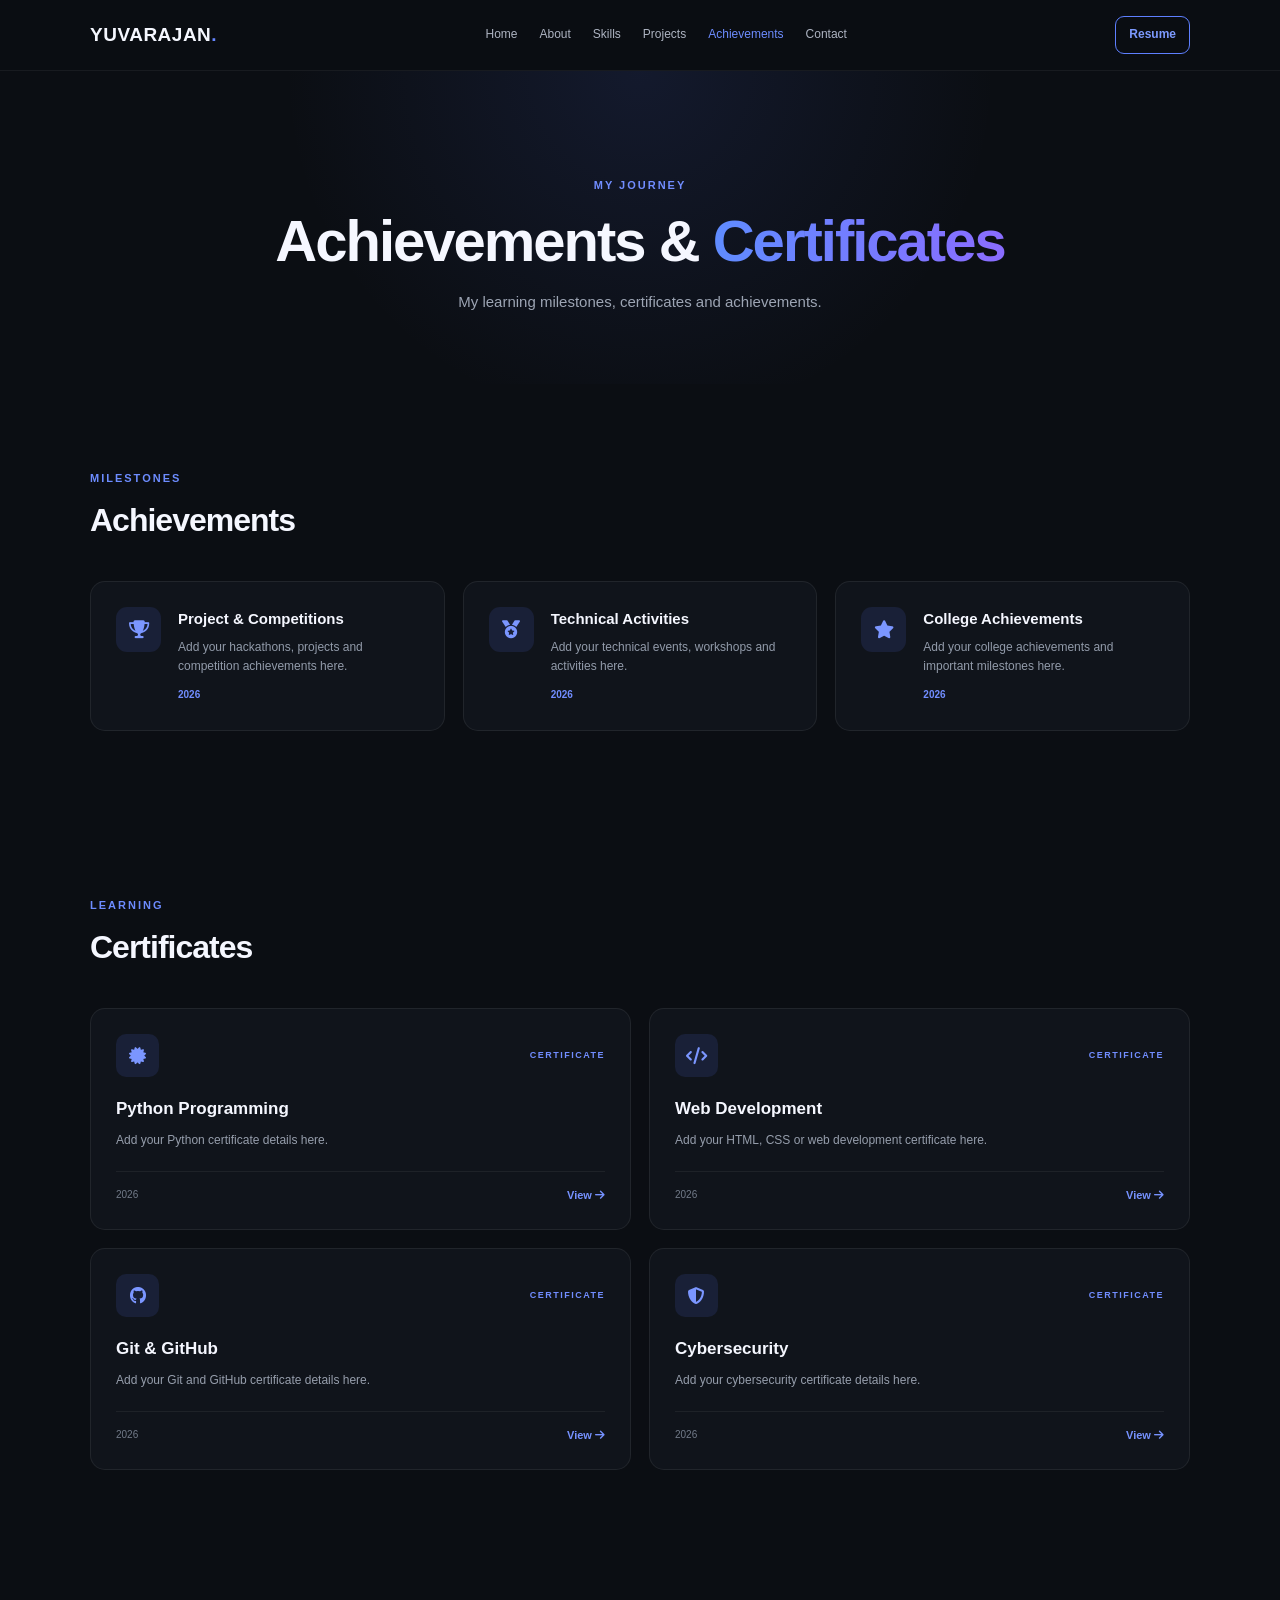
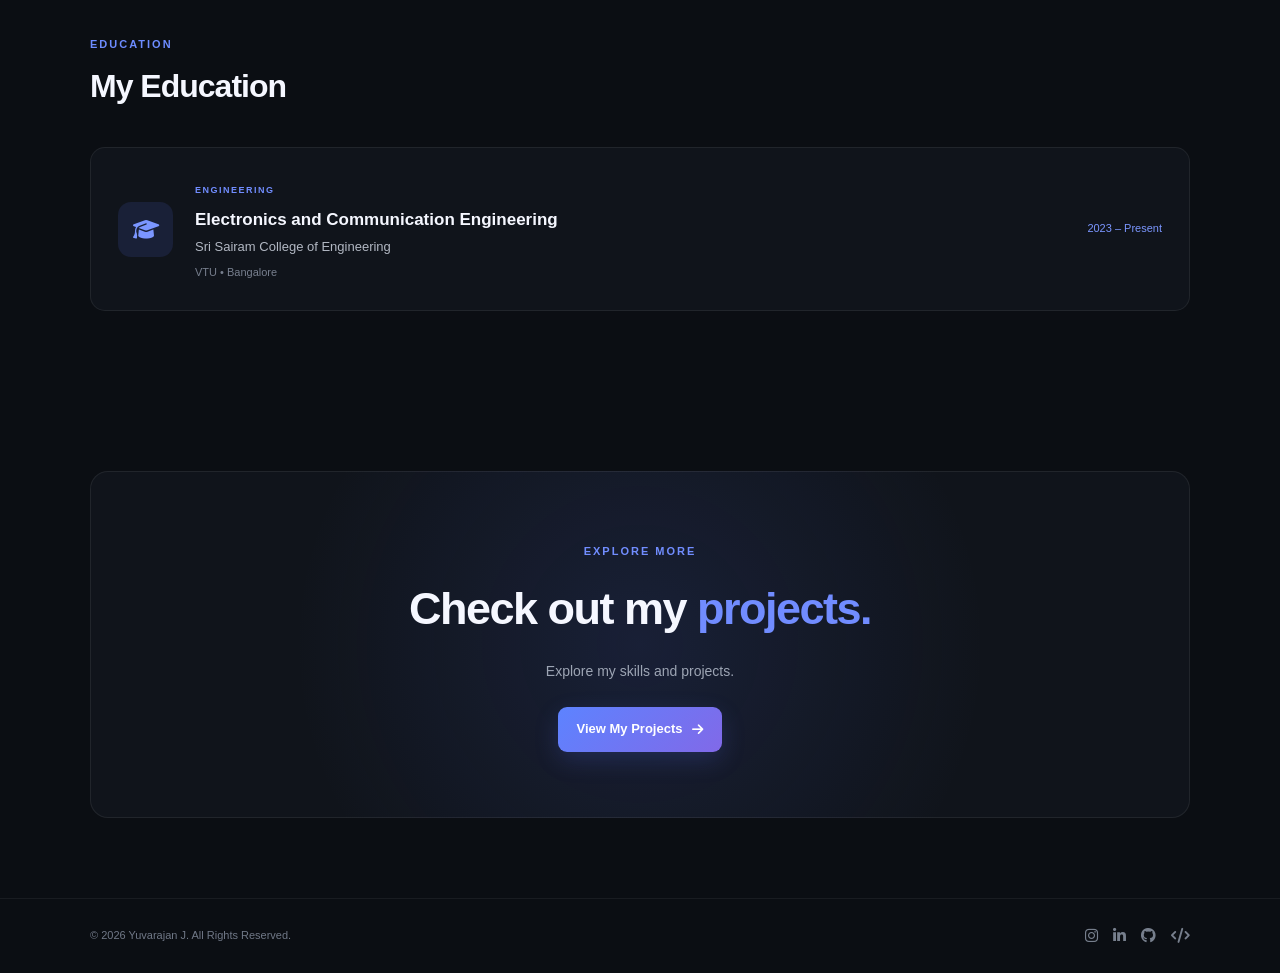
==== achievements.html @ 6feb0407 "ACHIVEMENTS" ====
<!DOCTYPE html>
<html lang="en">

<head>
    <meta charset="UTF-8">
    <meta name="viewport" content="width=device-width, initial-scale=1.0">

    <title>Achievements | Yuvarajan J</title>

    <link rel="stylesheet" href="style.css">

    <link rel="stylesheet"
          href="https://cdnjs.cloudflare.com/ajax/libs/font-awesome/6.5.2/css/all.min.css">
</head>

<body>

    <!-- NAVBAR -->
    <header class="navbar">
        <div class="container nav-container">

            <a href="index.html" class="logo">
                YUVARAJAN<span>.</span>
            </a>

            <nav>
                <a href="index.html">Home</a>
                <a href="index.html#about">About</a>
                <a href="index.html#skills">Skills</a>
                <a href="index.html#projects">Projects</a>
                <a href="achievements.html" class="active">Achievements</a>
                <a href="index.html#contact">Contact</a>
            </nav>

            <a href="resume/Yuvarajan_Resume.pdf"
               class="resume-top"
               target="_blank">
                Resume
            </a>

        </div>
    </header>


    <!-- PAGE HEADER -->
    <section class="page-header">

        <div class="container">

            <span>MY JOURNEY</span>

            <h1>
                Achievements &
                <strong>Certificates</strong>
            </h1>

            <p>
                My learning milestones, certificates and achievements.
            </p>

        </div>

    </section>


    <!-- ACHIEVEMENTS -->
    <section class="section">

        <div class="container">

            <div class="section-heading">
                <span>MILESTONES</span>
                <h2>Achievements</h2>
            </div>

            <div class="achievement-grid">

                <div class="achievement-card">

                    <div class="achievement-icon">
                        <i class="fa-solid fa-trophy"></i>
                    </div>

                    <div>
                        <h3>Project & Competitions</h3>

                        <p>
                            Add your hackathons, projects and
                            competition achievements here.
                        </p>

                        <span class="achievement-date">
                            2026
                        </span>
                    </div>

                </div>


                <div class="achievement-card">

                    <div class="achievement-icon">
                        <i class="fa-solid fa-medal"></i>
                    </div>

                    <div>
                        <h3>Technical Activities</h3>

                        <p>
                            Add your technical events,
                            workshops and activities here.
                        </p>

                        <span class="achievement-date">
                            2026
                        </span>
                    </div>

                </div>


                <div class="achievement-card">

                    <div class="achievement-icon">
                        <i class="fa-solid fa-star"></i>
                    </div>

                    <div>
                        <h3>College Achievements</h3>

                        <p>
                            Add your college achievements
                            and important milestones here.
                        </p>

                        <span class="achievement-date">
                            2026
                        </span>
                    </div>

                </div>

            </div>

        </div>

    </section>


    <!-- CERTIFICATES -->
    <section class="section">

        <div class="container">

            <div class="section-heading">
                <span>LEARNING</span>
                <h2>Certificates</h2>
            </div>

            <div class="certificate-grid">

                <div class="certificate-card">

                    <div class="certificate-top">

                        <div class="certificate-icon">
                            <i class="fa-solid fa-certificate"></i>
                        </div>

                        <span>CERTIFICATE</span>

                    </div>

                    <h3>Python Programming</h3>

                    <p>
                        Add your Python certificate details here.
                    </p>

                    <div class="certificate-bottom">
                        <span>2026</span>

                        <a href="#">
                            View
                            <i class="fa-solid fa-arrow-right"></i>
                        </a>
                    </div>

                </div>


                <div class="certificate-card">

                    <div class="certificate-top">

                        <div class="certificate-icon">
                            <i class="fa-solid fa-code"></i>
                        </div>

                        <span>CERTIFICATE</span>

                    </div>

                    <h3>Web Development</h3>

                    <p>
                        Add your HTML, CSS or web development
                        certificate here.
                    </p>

                    <div class="certificate-bottom">
                        <span>2026</span>

                        <a href="#">
                            View
                            <i class="fa-solid fa-arrow-right"></i>
                        </a>
                    </div>

                </div>


                <div class="certificate-card">

                    <div class="certificate-top">

                        <div class="certificate-icon">
                            <i class="fa-brands fa-github"></i>
                        </div>

                        <span>CERTIFICATE</span>

                    </div>

                    <h3>Git & GitHub</h3>

                    <p>
                        Add your Git and GitHub certificate
                        details here.
                    </p>

                    <div class="certificate-bottom">
                        <span>2026</span>

                        <a href="#">
                            View
                            <i class="fa-solid fa-arrow-right"></i>
                        </a>
                    </div>

                </div>


                <div class="certificate-card">

                    <div class="certificate-top">

                        <div class="certificate-icon">
                            <i class="fa-solid fa-shield-halved"></i>
                        </div>

                        <span>CERTIFICATE</span>

                    </div>

                    <h3>Cybersecurity</h3>

                    <p>
                        Add your cybersecurity certificate
                        details here.
                    </p>

                    <div class="certificate-bottom">
                        <span>2026</span>

                        <a href="#">
                            View
                            <i class="fa-solid fa-arrow-right"></i>
                        </a>
                    </div>

                </div>

            </div>

        </div>

    </section>


    <!-- EDUCATION -->
    <section class="section">

        <div class="container">

            <div class="section-heading">
                <span>EDUCATION</span>
                <h2>My Education</h2>
            </div>

            <div class="education-card">

                <div class="education-icon">
                    <i class="fa-solid fa-graduation-cap"></i>
                </div>

                <div class="education-content">

                    <span>ENGINEERING</span>

                    <h3>
                        Electronics and Communication Engineering
                    </h3>

                    <p>
                        Sri Sairam College of Engineering
                    </p>

                    <small>
                        VTU • Bangalore
                    </small>

                </div>

                <div class="education-year">
                    2023 – Present
                </div>

            </div>

        </div>

    </section>


    <!-- BACK BUTTON -->
    <section class="section">

        <div class="container">

            <div class="contact-card">

                <span>EXPLORE MORE</span>

                <h2>
                    Check out my
                    <span>projects.</span>
                </h2>

                <p>
                    Explore my skills and projects.
                </p>

                <a href="index.html#projects"
                   class="btn primary-btn">

                    View My Projects
                    <i class="fa-solid fa-arrow-right"></i>

                </a>

            </div>

        </div>

    </section>


    <!-- FOOTER -->
    <footer>

        <div class="container footer-container">

            <p>
                © 2026 Yuvarajan J. All Rights Reserved.
            </p>

            <div class="footer-socials">

                <a href="#">
                    <i class="fa-brands fa-instagram"></i>
                </a>

                <a href="#">
                    <i class="fa-brands fa-linkedin-in"></i>
                </a>

                <a href="#">
                    <i class="fa-brands fa-github"></i>
                </a>

                <a href="#">
                    <i class="fa-solid fa-code"></i>
                </a>

            </div>

        </div>

    </footer>

</body>
</html>
---- style.css ----
/* =====================================================
   RESET
===================================================== */

* {
    margin: 0;
    padding: 0;
    box-sizing: border-box;
}

html {
    scroll-behavior: smooth;
}

body {
    font-family: "Inter", sans-serif;
    background: #0b0e13;
    color: #f5f7ff;
    line-height: 1.6;
}

a {
    text-decoration: none;
    color: inherit;
}

img {
    max-width: 100%;
    display: block;
}

.container {
    width: min(1100px, 90%);
    margin: auto;
}


/* =====================================================
   NAVBAR
===================================================== */

.navbar {
    position: sticky;
    top: 0;
    z-index: 1000;

    background: rgba(11, 14, 19, 0.88);
    backdrop-filter: blur(14px);

    border-bottom: 1px solid rgba(255, 255, 255, 0.06);
}

.nav-container {
    min-height: 70px;

    display: flex;
    align-items: center;
    justify-content: space-between;
    gap: 20px;
}

.logo {
    font-size: 19px;
    font-weight: 800;
    letter-spacing: 0.5px;
    white-space: nowrap;
}

.logo span {
    color: #6585ff;
}

nav {
    display: flex;
    align-items: center;
    justify-content: center;
    gap: 22px;
}

nav a {
    color: #aeb4c2;
    font-size: 12px;
    font-weight: 500;

    transition: 0.3s ease;
}

nav a:hover,
nav a.active {
    color: #6d8cff;
}

.resume-top {
    border: 1px solid #5e7fff;
    color: #7d9aff;

    padding: 8px 13px;
    border-radius: 9px;

    font-size: 12px;
    font-weight: 600;

    white-space: nowrap;

    transition: 0.3s ease;
}

.resume-top:hover {
    background: #5e7fff;
    color: white;
}


/* =====================================================
   HERO
===================================================== */

.hero {
    min-height: calc(100vh - 70px);

    display: flex;
    align-items: center;

    padding: 75px 0;
}

.hero-container {
    display: flex;
    align-items: center;
    justify-content: space-between;

    gap: 70px;
}

.hero-content {
    max-width: 600px;
}


/* Badge */

.badge {
    display: inline-flex;
    align-items: center;
    gap: 9px;

    padding: 7px 13px;

    border: 1px solid rgba(105, 137, 255, 0.25);

    background: rgba(79, 110, 220, 0.08);

    border-radius: 50px;

    color: #8ba5ff;

    font-size: 11px;
    font-weight: 700;

    letter-spacing: 1px;
}

.badge span {
    width: 7px;
    height: 7px;

    background: #6b8cff;

    border-radius: 50%;

    box-shadow: 0 0 10px #6b8cff;
}


/* Hero heading */

.hero h1 {
    margin-top: 20px;

    font-size: clamp(42px, 5vw, 65px);

    line-height: 1.08;

    font-weight: 800;

    letter-spacing: -2px;
}

.hero h1 span {
    background: linear-gradient(
        90deg,
        #5f8cff,
        #8a6cff
    );

    -webkit-background-clip: text;
    background-clip: text;

    color: transparent;
}

.hero h1 b {
    font-size: 38px;
}


/* Description */

.hero-description {
    max-width: 570px;

    margin-top: 22px;

    color: #aeb5c3;

    font-size: 16px;

    line-height: 1.8;
}


/* =====================================================
   SOCIAL ICONS
===================================================== */

.social-icons {
    display: flex;
    gap: 14px;

    margin-top: 25px;
}

.social-icons a {
    width: 42px;
    height: 42px;

    display: flex;
    align-items: center;
    justify-content: center;

    border-radius: 10px;

    background: #151a23;

    border: 1px solid rgba(255, 255, 255, 0.08);

    color: #d8dce6;

    font-size: 20px;

    transition: 0.3s ease;
}

.social-icons a:hover {
    transform: translateY(-4px);

    border-color: #6585ff;

    color: #7f9aff;

    box-shadow:
        0 8px 25px rgba(78, 108, 255, 0.18);
}


/* =====================================================
   BUTTONS
===================================================== */

.hero-buttons {
    display: flex;
    flex-wrap: wrap;

    gap: 14px;

    margin-top: 28px;
}

.btn {
    display: inline-flex;
    align-items: center;
    justify-content: center;

    gap: 10px;

    padding: 12px 19px;

    border-radius: 9px;

    font-size: 13px;
    font-weight: 600;

    transition: 0.3s ease;
}

.primary-btn {
    background: linear-gradient(
        135deg,
        #5d83ff,
        #8169e8
    );

    color: white;

    box-shadow:
        0 8px 25px rgba(90, 115, 255, 0.18);
}

.primary-btn:hover {
    transform: translateY(-3px);

    box-shadow:
        0 12px 30px rgba(90, 115, 255, 0.28);
}

.secondary-btn {
    border: 1px solid #555e6d;

    color: #e4e7ee;
}

.secondary-btn:hover {
    border-color: #738fff;

    color: #829cff;

    transform: translateY(-3px);
}


/* =====================================================
   PROFILE
===================================================== */

.profile-area {
    position: relative;

    width: 330px;
    height: 330px;

    display: flex;
    align-items: center;
    justify-content: center;

    flex-shrink: 0;
}

.profile-glow {
    position: absolute;

    width: 300px;
    height: 300px;

    background: #526dff;

    filter: blur(110px);

    opacity: 0.18;

    border-radius: 50%;
}

.profile-circle {
    position: relative;

    width: 270px;
    height: 270px;

    padding: 4px;

    border-radius: 50%;

    background: linear-gradient(
        135deg,
        #557aff,
        #8369ef
    );

    box-shadow:
        0 0 50px rgba(82, 112, 255, 0.2);
}

.profile-circle img {
    width: 100%;
    height: 100%;

    object-fit: cover;

    border-radius: 50%;

    border: 5px solid #11151c;
}


/* =====================================================
   GENERAL SECTIONS
===================================================== */

.section {
    padding: 80px 0;
}

.section-card {
    padding: 45px;

    border: 1px solid rgba(255, 255, 255, 0.07);

    background: #10141b;

    border-radius: 18px;

    text-align: center;
}

.section-title h2 {
    font-size: 15px;

    letter-spacing: 2px;
}

.section-title span {
    display: block;

    width: 35px;
    height: 3px;

    margin: 10px auto 22px;

    border-radius: 20px;

    background: linear-gradient(
        90deg,
        #5e85ff,
        #876bf0
    );
}

.section-card p {
    max-width: 750px;

    margin: auto;

    color: #aeb5c3;

    font-size: 15px;
}


/* Section heading */

.section-heading {
    margin-bottom: 35px;
}

.section-heading span {
    color: #6d8cff;

    font-size: 11px;
    font-weight: 700;

    letter-spacing: 2px;
}

.section-heading h2 {
    margin-top: 5px;

    font-size: 32px;

    letter-spacing: -1px;
}


/* =====================================================
   SKILLS
===================================================== */

.skills-grid {
    display: grid;

    grid-template-columns: repeat(6, 1fr);

    gap: 14px;
}

.skill-card {
    padding: 22px 12px;

    text-align: center;

    background: #10141b;

    border: 1px solid rgba(255, 255, 255, 0.07);

    border-radius: 13px;

    transition: 0.3s ease;
}

.skill-card:hover {
    transform: translateY(-5px);

    border-color: rgba(102, 132, 255, 0.5);

    background: #131923;
}

.skill-card i {
    font-size: 27px;

    color: #7390ff;

    margin-bottom: 10px;
}

.skill-card h3 {
    font-size: 14px;
}

.skill-card p {
    margin-top: 3px;

    font-size: 11px;

    color: #7f8795;
}


/* =====================================================
   PROJECTS
===================================================== */

.projects-grid {
    display: grid;

    grid-template-columns: repeat(3, 1fr);

    gap: 18px;
}

.project-card {
    padding: 25px;

    background: #10141b;

    border: 1px solid rgba(255, 255, 255, 0.07);

    border-radius: 15px;

    transition: 0.3s ease;
}

.project-card:hover {
    transform: translateY(-6px);

    border-color: rgba(104, 133, 255, 0.4);
}

.project-icon {
    width: 43px;
    height: 43px;

    display: flex;
    align-items: center;
    justify-content: center;

    border-radius: 10px;

    background: rgba(91, 119, 255, 0.12);

    color: #7b96ff;

    font-size: 18px;

    margin-bottom: 18px;
}

.project-card h3 {
    font-size: 18px;
}

.project-card p {
    margin-top: 10px;

    color: #9da5b4;

    font-size: 13px;

    line-height: 1.7;
}

.project-tags {
    display: flex;

    flex-wrap: wrap;

    gap: 7px;

    margin-top: 17px;
}

.project-tags span {
    padding: 5px 9px;

    border-radius: 6px;

    background: #181d26;

    color: #9ca9c0;

    font-size: 10px;
}

.project-link {
    display: inline-flex;

    align-items: center;

    gap: 7px;

    margin-top: 20px;

    color: #7692ff;

    font-size: 12px;

    font-weight: 600;
}

.project-link:hover {
    color: #a0b2ff;
}


/* =====================================================
   CONTACT
===================================================== */

.contact-section {
    padding-top: 60px;
}

.contact-card {
    padding: 65px 30px;

    text-align: center;

    background:
        radial-gradient(
            circle at center,
            rgba(77, 103, 220, 0.14),
            transparent 60%
        ),
        #10141b;

    border: 1px solid rgba(255, 255, 255, 0.07);

    border-radius: 18px;
}

.contact-card > span {
    color: #718dff;

    font-size: 11px;

    font-weight: 700;

    letter-spacing: 2px;
}

.contact-card h2 {
    margin-top: 10px;

    font-size: clamp(30px, 4vw, 45px);

    letter-spacing: -1.5px;
}

.contact-card h2 span {
    color: #718cff;
}

.contact-card p {
    max-width: 550px;

    margin: 15px auto 25px;

    color: #9da5b4;

    font-size: 14px;
}


/* =====================================================
   ACHIEVEMENTS PAGE HEADER
===================================================== */

.page-header {
    padding: 100px 0 70px;

    text-align: center;

    background:
        radial-gradient(
            circle at center top,
            rgba(76, 103, 220, 0.13),
            transparent 50%
        );
}

.page-header span {
    color: #718dff;

    font-size: 11px;

    font-weight: 700;

    letter-spacing: 2px;
}

.page-header h1 {
    margin-top: 12px;

    font-size: clamp(38px, 5vw, 58px);

    line-height: 1.1;

    letter-spacing: -2px;
}

.page-header h1 strong {
    background: linear-gradient(
        90deg,
        #5f8cff,
        #8a6cff
    );

    -webkit-background-clip: text;
    background-clip: text;

    color: transparent;
}

.page-header p {
    max-width: 600px;

    margin: 18px auto 0;

    color: #9da5b4;

    font-size: 15px;
}


/* =====================================================
   ACHIEVEMENTS
===================================================== */

.achievement-grid {
    display: grid;

    grid-template-columns: repeat(3, 1fr);

    gap: 18px;
}

.achievement-card {
    display: flex;

    gap: 17px;

    padding: 25px;

    background: #10141b;

    border: 1px solid rgba(255, 255, 255, 0.07);

    border-radius: 15px;

    transition: 0.3s ease;
}

.achievement-card:hover {
    transform: translateY(-5px);

    border-color: rgba(104, 133, 255, 0.4);
}

.achievement-icon {
    width: 45px;
    height: 45px;

    display: flex;

    align-items: center;
    justify-content: center;

    flex-shrink: 0;

    border-radius: 11px;

    background: rgba(91, 119, 255, 0.12);

    color: #7b96ff;

    font-size: 18px;
}

.achievement-card h3 {
    font-size: 15px;
}

.achievement-card p {
    margin-top: 7px;

    color: #929baa;

    font-size: 12px;

    line-height: 1.6;
}

.achievement-date {
    display: inline-block;

    margin-top: 10px;

    color: #718dff;

    font-size: 10px;

    font-weight: 700;
}


/* =====================================================
   CERTIFICATES
===================================================== */

.certificates-section {
    background: rgba(255, 255, 255, 0.008);
}

.certificate-grid {
    display: grid;

    grid-template-columns: repeat(2, 1fr);

    gap: 18px;
}

.certificate-card {
    padding: 25px;

    background: #10141b;

    border: 1px solid rgba(255, 255, 255, 0.07);

    border-radius: 15px;

    transition: 0.3s ease;
}

.certificate-card:hover {
    transform: translateY(-5px);

    border-color: rgba(104, 133, 255, 0.4);
}

.certificate-top {
    display: flex;

    align-items: center;

    justify-content: space-between;
}

.certificate-top > span {
    color: #718dff;

    font-size: 9px;

    font-weight: 700;

    letter-spacing: 1.5px;
}

.certificate-icon {
    width: 43px;
    height: 43px;

    display: flex;

    align-items: center;
    justify-content: center;

    border-radius: 10px;

    background: rgba(91, 119, 255, 0.12);

    color: #7b96ff;

    font-size: 17px;
}

.certificate-card h3 {
    margin-top: 18px;

    font-size: 17px;
}

.certificate-card p {
    margin-top: 8px;

    color: #969eac;

    font-size: 12px;

    line-height: 1.7;
}

.certificate-bottom {
    display: flex;

    align-items: center;

    justify-content: space-between;

    margin-top: 20px;

    padding-top: 15px;

    border-top: 1px solid rgba(255, 255, 255, 0.06);
}

.certificate-bottom span {
    color: #727b89;

    font-size: 10px;
}

.certificate-bottom a {
    color: #7692ff;

    font-size: 11px;

    font-weight: 600;
}

.certificate-bottom a:hover {
    color: #a0b2ff;
}


/* =====================================================
   EDUCATION
===================================================== */

.education-card {
    display: flex;

    align-items: center;

    gap: 22px;

    padding: 27px;

    background: #10141b;

    border: 1px solid rgba(255, 255, 255, 0.07);

    border-radius: 15px;
}

.education-icon {
    width: 55px;
    height: 55px;

    display: flex;

    align-items: center;
    justify-content: center;

    flex-shrink: 0;

    border-radius: 13px;

    background: rgba(91, 119, 255, 0.12);

    color: #7b96ff;

    font-size: 21px;
}

.education-content {
    flex: 1;
}

.education-content > span {
    color: #718dff;

    font-size: 9px;

    font-weight: 700;

    letter-spacing: 1.5px;
}

.education-content h3 {
    margin-top: 5px;

    font-size: 17px;
}

.education-content p {
    margin-top: 4px;

    color: #b2b8c3;

    font-size: 13px;
}

.education-content small {
    color: #777f8e;

    font-size: 11px;
}

.education-year {
    color: #7b96ff;

    font-size: 11px;

    white-space: nowrap;
}


/* =====================================================
   FOOTER
===================================================== */

footer {
    padding: 25px 0;

    border-top: 1px solid rgba(255, 255, 255, 0.06);
}

.footer-container {
    display: flex;

    align-items: center;

    justify-content: space-between;
}

footer p {
    color: #707887;

    font-size: 11px;
}

.footer-socials {
    display: flex;

    gap: 15px;
}

.footer-socials a {
    color: #777f8d;

    font-size: 15px;

    transition: 0.3s ease;
}

.footer-socials a:hover {
    color: #7894ff;
}


/* =====================================================
   TABLET
===================================================== */

@media (max-width: 1050px) {

    nav {
        gap: 14px;
    }

    nav a {
        font-size: 11px;
    }

    .hero-container {
        gap: 30px;
    }

    .profile-area {
        width: 280px;
        height: 280px;
    }

    .profile-circle {
        width: 230px;
        height: 230px;
    }

    .skills-grid {
        grid-template-columns: repeat(3, 1fr);
    }

    .projects-grid {
        grid-template-columns: 1fr 1fr;
    }

    .achievement-grid {
        grid-template-columns: 1fr 1fr;
    }
}


/* =====================================================
   MOBILE
===================================================== */

@media (max-width: 760px) {

    .nav-container {
        min-height: 65px;
    }

    nav {
        display: none;
    }

    .resume-top {
        margin-left: auto;
    }

    .hero {
        padding: 65px 0;
    }

    .hero-container {
        flex-direction: column-reverse;

        text-align: center;
    }

    .hero-content {
        max-width: 100%;
    }

    .hero h1 {
        font-size: 42px;

        letter-spacing: -1.5px;
    }

    .hero h1 b {
        font-size: 28px;
    }

    .hero-description {
        font-size: 14px;
    }

    .social-icons {
        justify-content: center;
    }

    .hero-buttons {
        justify-content: center;
    }

    .profile-area {
        width: 250px;
        height: 250px;
    }

    .profile-circle {
        width: 210px;
        height: 210px;
    }

    .section {
        padding: 60px 0;
    }

    .section-card {
        padding: 30px 20px;
    }

    .skills-grid {
        grid-template-columns: repeat(2, 1fr);
    }

    .projects-grid {
        grid-template-columns: 1fr;
    }

    .achievement-grid {
        grid-template-columns: 1fr;
    }

    .certificate-grid {
        grid-template-columns: 1fr;
    }

    .education-card {
        align-items: flex-start;

        flex-wrap: wrap;
    }

    .education-year {
        width: 100%;

        margin-left: 77px;
    }

    .page-header {
        padding: 75px 0 50px;
    }

    .page-header h1 {
        font-size: 40px;
    }

    .footer-container {
        flex-direction: column;

        gap: 12px;
    }
}


/* =====================================================
   SMALL PHONES
===================================================== */

@media (max-width: 400px) {

    .logo {
        font-size: 16px;
    }

    .resume-top {
        padding: 7px 10px;

        font-size: 11px;
    }

    .hero h1 {
        font-size: 36px;
    }

    .profile-area {
        width: 220px;
        height: 220px;
    }

    .profile-circle {
        width: 185px;
        height: 185px;
    }

    .hero-buttons {
        flex-direction: column;
    }

    .btn {
        width: 100%;
    }

    .skills-grid {
        gap: 10px;
    }

    .skill-card {
        padding: 18px 8px;
    }

    .achievement-card {
        padding: 20px;
    }
}
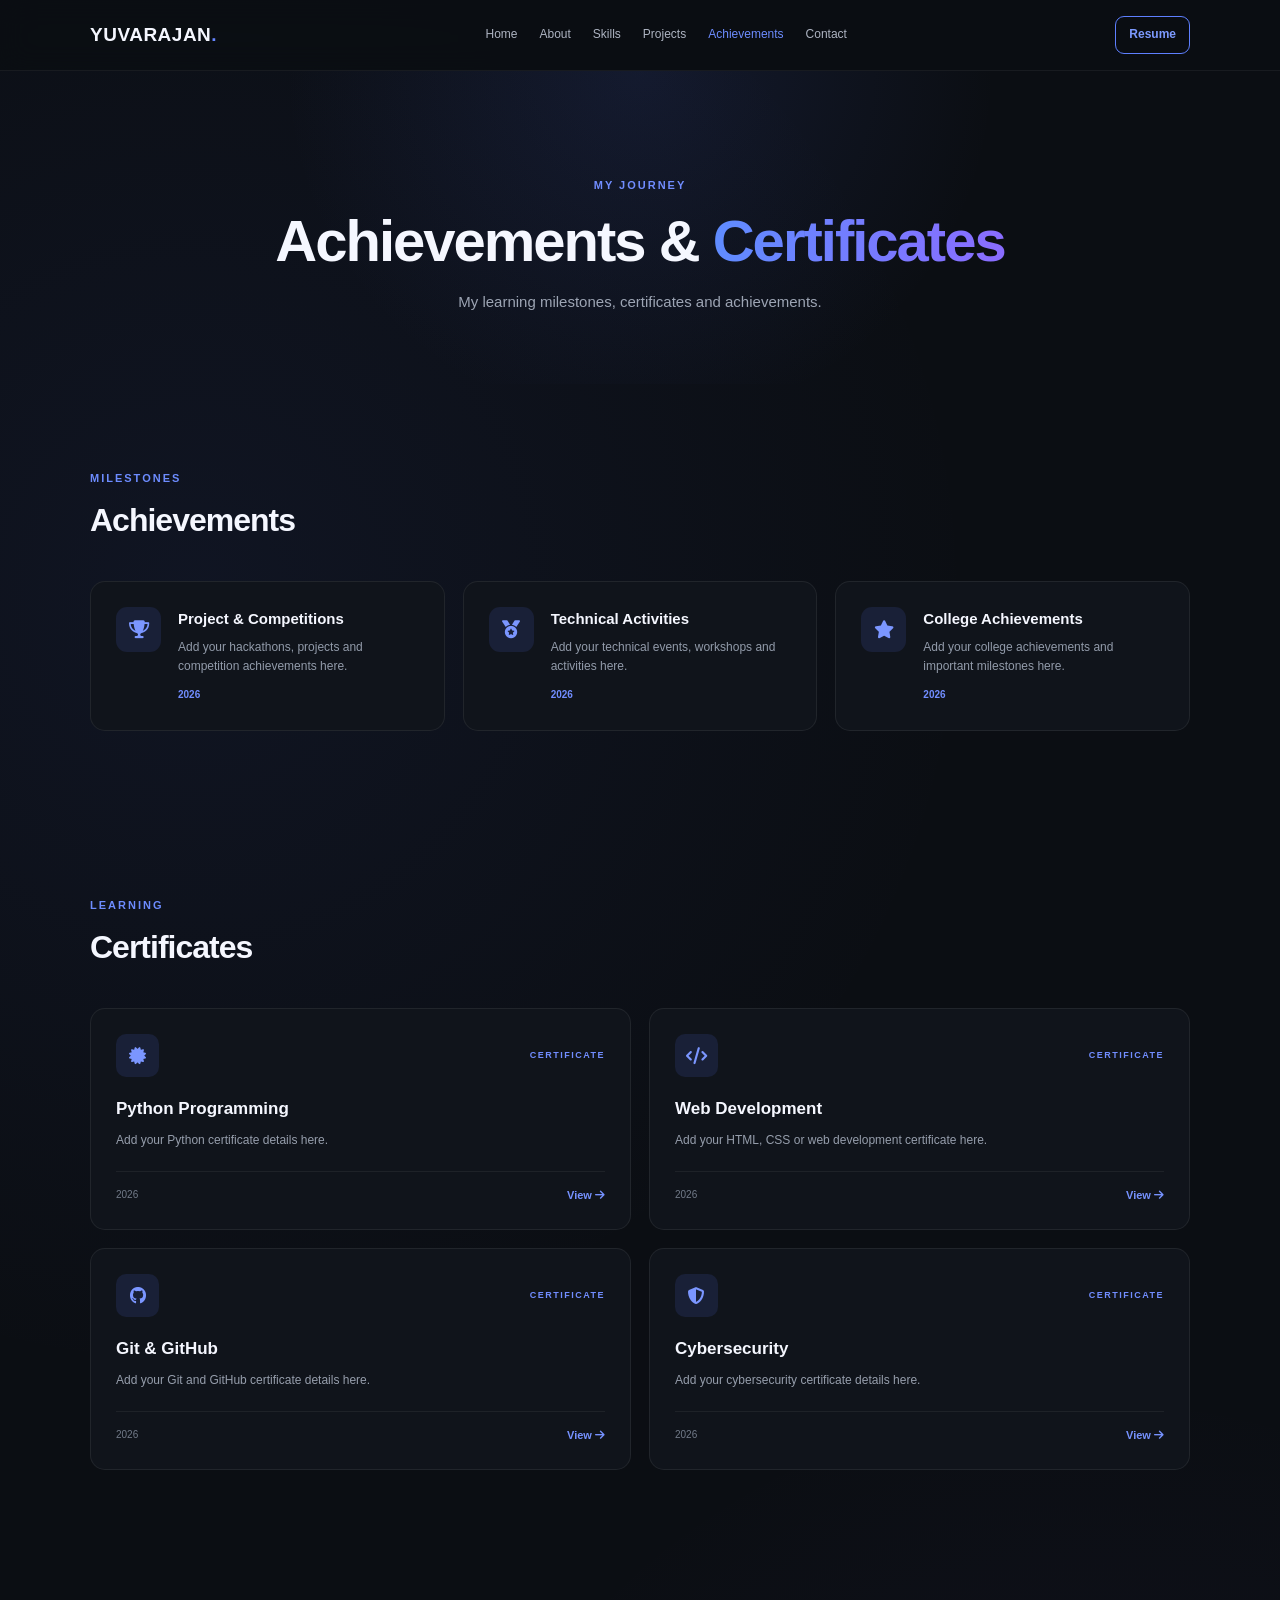
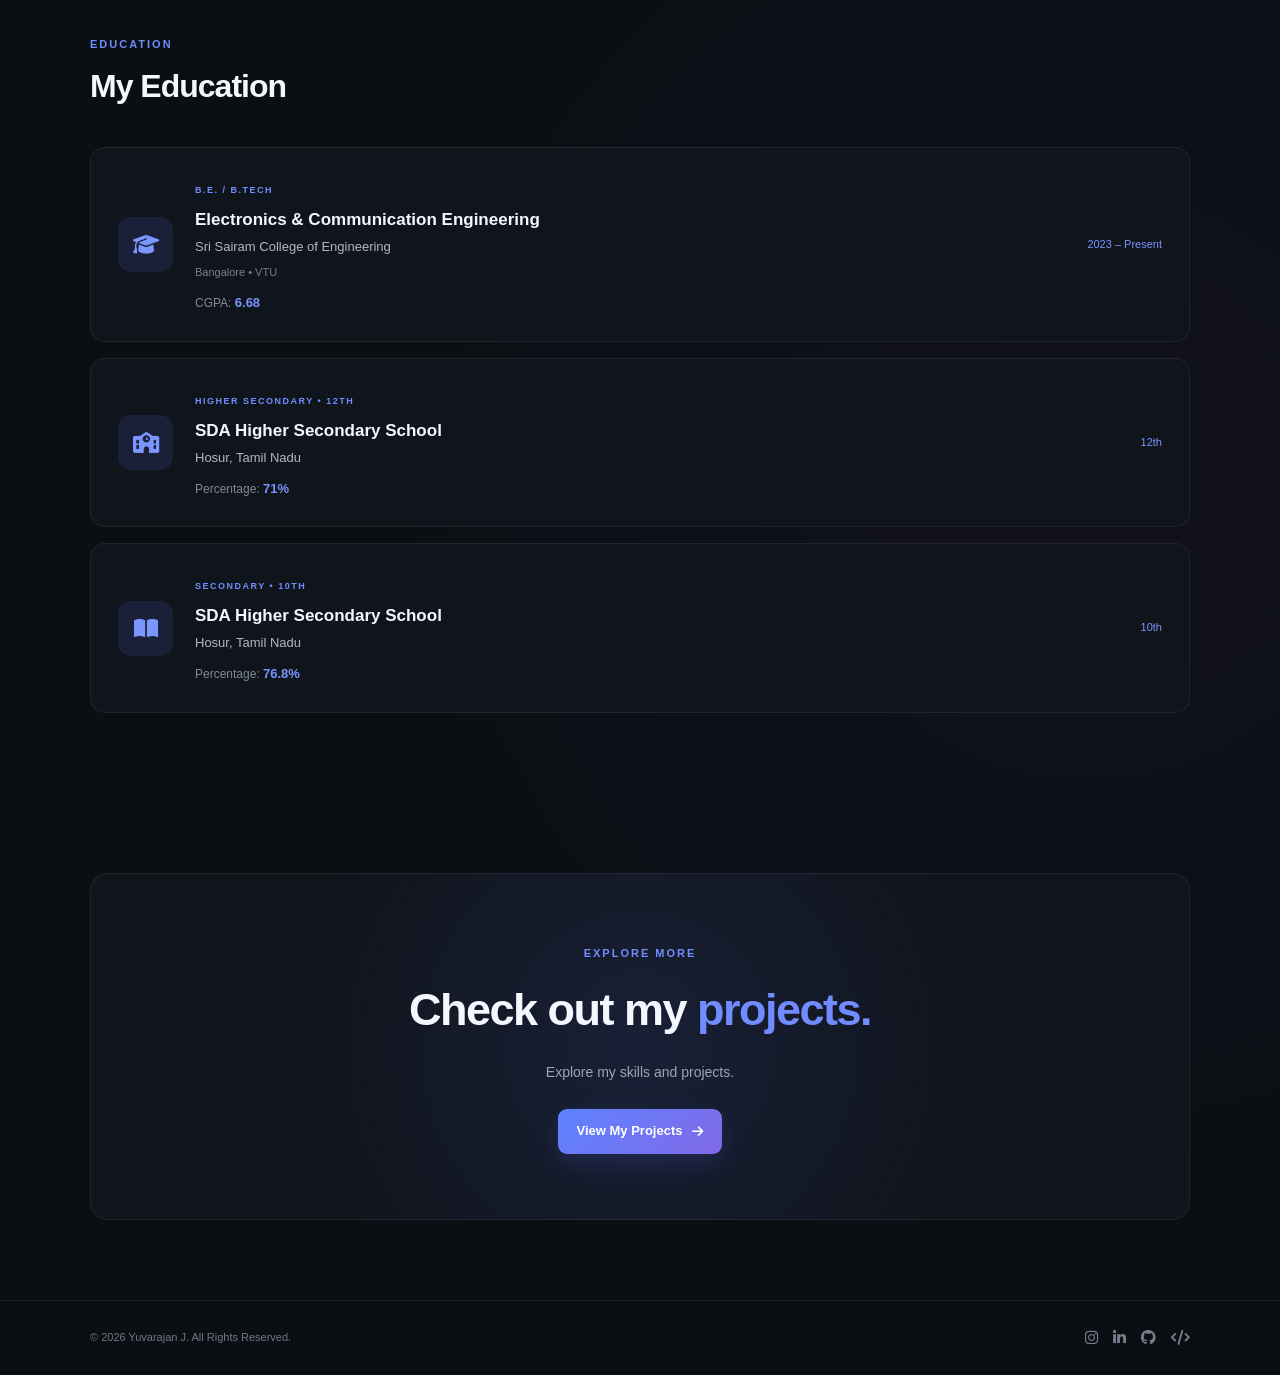
==== commit 508b58e1: "ACHIVEMENTS" ====
--- a/achievements.html
+++ b/achievements.html
@@ -289,48 +289,123 @@
 
 
     <!-- EDUCATION -->
-    <section class="section">
-
-        <div class="container">
-
-            <div class="section-heading">
-                <span>EDUCATION</span>
-                <h2>My Education</h2>
-            </div>
-
-            <div class="education-card">
-
-                <div class="education-icon">
-                    <i class="fa-solid fa-graduation-cap"></i>
-                </div>
-
-                <div class="education-content">
-
-                    <span>ENGINEERING</span>
-
-                    <h3>
-                        Electronics and Communication Engineering
-                    </h3>
-
-                    <p>
-                        Sri Sairam College of Engineering
-                    </p>
-
-                    <small>
-                        VTU • Bangalore
-                    </small>
-
-                </div>
-
-                <div class="education-year">
-                    2023 – Present
-                </div>
-
-            </div>
-
-        </div>
-
-    </section>
+    <!-- ================= EDUCATION ================= -->
+
+<section class="section">
+
+    <div class="container">
+
+        <div class="section-heading">
+            <span>EDUCATION</span>
+            <h2>My Education</h2>
+        </div>
+
+
+        <!-- COLLEGE -->
+
+        <div class="education-card">
+
+            <div class="education-icon">
+                <i class="fa-solid fa-graduation-cap"></i>
+            </div>
+
+            <div class="education-content">
+
+                <span>B.E. / B.TECH</span>
+
+                <h3>
+                    Electronics & Communication Engineering
+                </h3>
+
+                <p>
+                    Sri Sairam College of Engineering
+                </p>
+
+                <small>
+                    Bangalore • VTU
+                </small>
+
+                <div class="education-result">
+                    CGPA: <strong>6.68</strong>
+                </div>
+
+            </div>
+
+            <div class="education-year">
+                2023 – Present
+            </div>
+
+        </div>
+
+
+        <!-- 12TH -->
+
+        <div class="education-card">
+
+            <div class="education-icon">
+                <i class="fa-solid fa-school"></i>
+            </div>
+
+            <div class="education-content">
+
+                <span>HIGHER SECONDARY • 12TH</span>
+
+                <h3>
+                    SDA Higher Secondary School
+                </h3>
+
+                <p>
+                    Hosur, Tamil Nadu
+                </p>
+
+                <div class="education-result">
+                    Percentage: <strong>71%</strong>
+                </div>
+
+            </div>
+
+            <div class="education-year">
+                12th
+            </div>
+
+        </div>
+
+
+        <!-- 10TH -->
+
+        <div class="education-card">
+
+            <div class="education-icon">
+                <i class="fa-solid fa-book-open"></i>
+            </div>
+
+            <div class="education-content">
+
+                <span>SECONDARY • 10TH</span>
+
+                <h3>
+                    SDA Higher Secondary School
+                </h3>
+
+                <p>
+                    Hosur, Tamil Nadu
+                </p>
+
+                <div class="education-result">
+                    Percentage: <strong>76.8%</strong>
+                </div>
+
+            </div>
+
+            <div class="education-year">
+                10th
+            </div>
+
+        </div>
+
+    </div>
+
+</section>
 
 
     <!-- BACK BUTTON -->
--- a/style.css
+++ b/style.css
@@ -1284,4 +1284,124 @@
     .achievement-card {
         padding: 20px;
     }
+}
+
+
+/* Soft light that follows the top of each card */
+.project-card::before,
+.skill-card::before,
+.achievement-card::before,
+.certificate-card::before,
+.section-card::before,
+.education-card::before {
+    content: "";
+    position: absolute;
+    top: -80px;
+    left: 50%;
+    transform: translateX(-50%);
+
+    width: 180px;
+    height: 100px;
+
+    background: #6685ff;
+    filter: blur(70px);
+
+    opacity: 0;
+    transition: opacity 0.4s ease;
+}
+
+/* Glow appears when hovering */
+.project-card:hover::before,
+.skill-card:hover::before,
+.achievement-card:hover::before,
+.certificate-card:hover::before,
+.section-card:hover::before,
+.education-card:hover::before {
+    opacity: 0.18;
+}
+
+/* Slight glass shine */
+.project-card:hover,
+.skill-card:hover,
+.achievement-card:hover,
+.certificate-card:hover {
+    background: rgba(20, 25, 35, 0.95);
+    box-shadow: 0 15px 40px rgba(0, 0, 0, 0.25);
+}
+.hero h1 span {
+    text-shadow: 0 0 25px rgba(100, 130, 255, 0.25);
+}
+.profile-circle {
+    animation: profileFloat 4s ease-in-out infinite;
+}
+
+@keyframes profileFloat {
+    0%, 100% {
+        transform: translateY(0);
+    }
+
+    50% {
+        transform: translateY(-8px);
+    }
+}
+body {
+    background:
+        radial-gradient(
+            circle at 15% 20%,
+            rgba(75, 100, 220, 0.08),
+            transparent 30%
+        ),
+        radial-gradient(
+            circle at 85% 70%,
+            rgba(120, 80, 220, 0.06),
+            transparent 30%
+        ),
+        #0b0e13;
+}
+/* =========================================
+   CURSOR FOLLOWING LIGHT
+========================================= */
+
+body::before {
+    content: "";
+    position: fixed;
+
+    width: 350px;
+    height: 350px;
+
+    left: var(--mouse-x, -200px);
+    top: var(--mouse-y, -200px);
+
+    transform: translate(-50%, -50%);
+
+    background: radial-gradient(
+        circle,
+        rgba(100, 130, 255, 0.12) 0%,
+        rgba(100, 130, 255, 0.05) 30%,
+        transparent 70%
+    );
+
+    pointer-events: none;
+
+    z-index: 9999;
+
+    transition:
+        left 0.08s ease-out,
+        top 0.08s ease-out;
+}
+/* Education spacing */
+
+.education-card + .education-card {
+    margin-top: 16px;
+}
+
+.education-result {
+    margin-top: 10px;
+    color: #7f8999;
+    font-size: 12px;
+}
+
+.education-result strong {
+    color: #7894ff;
+    font-size: 13px;
 }
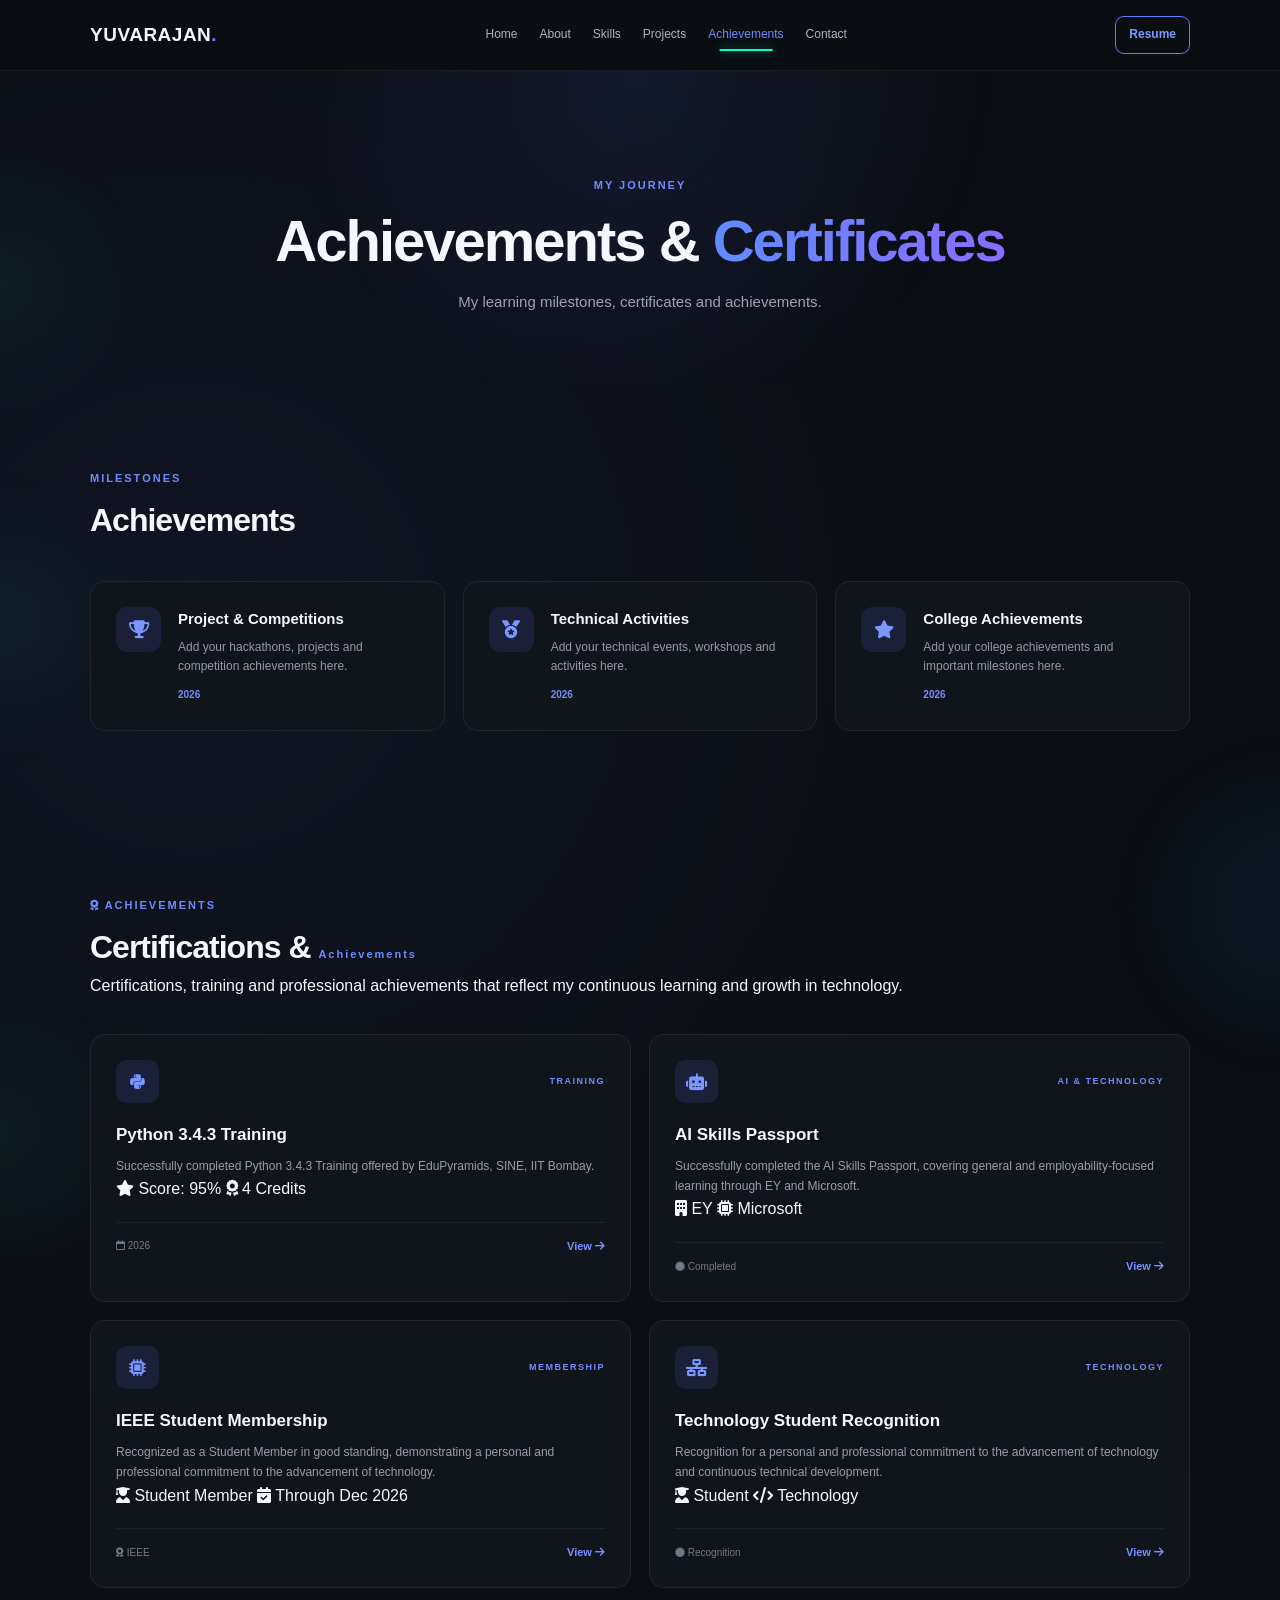
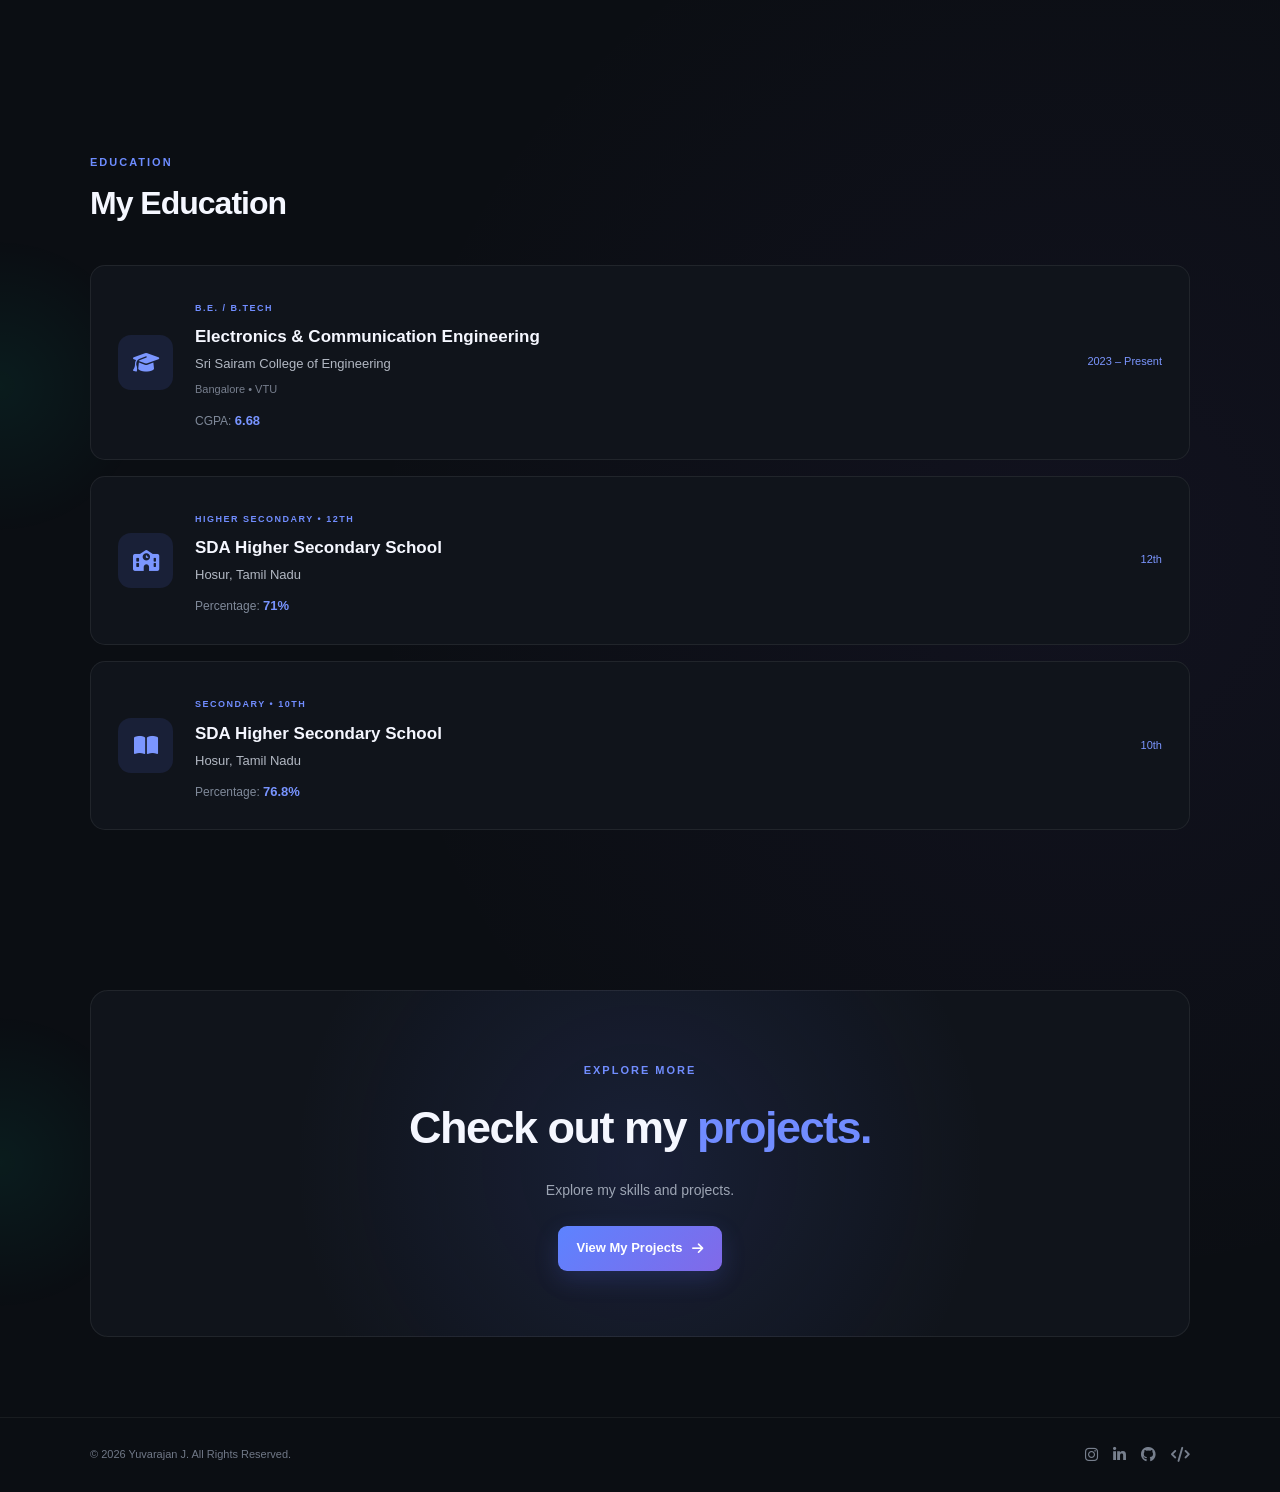
==== commit 8873f19c: "ADDED CERTIFICATIONS" ====
--- a/achievements.html
+++ b/achievements.html
@@ -147,145 +147,308 @@
     </section>
 
 
-    <!-- CERTIFICATES -->
-    <section class="section">
-
-        <div class="container">
-
-            <div class="section-heading">
-                <span>LEARNING</span>
-                <h2>Certificates</h2>
-            </div>
-
-            <div class="certificate-grid">
-
-                <div class="certificate-card">
-
-                    <div class="certificate-top">
-
-                        <div class="certificate-icon">
-                            <i class="fa-solid fa-certificate"></i>
-                        </div>
-
-                        <span>CERTIFICATE</span>
-
-                    </div>
-
-                    <h3>Python Programming</h3>
-
-                    <p>
-                        Add your Python certificate details here.
-                    </p>
-
-                    <div class="certificate-bottom">
-                        <span>2026</span>
-
-                        <a href="#">
-                            View
-                            <i class="fa-solid fa-arrow-right"></i>
-                        </a>
-                    </div>
-
-                </div>
-
-
-                <div class="certificate-card">
-
-                    <div class="certificate-top">
-
-                        <div class="certificate-icon">
-                            <i class="fa-solid fa-code"></i>
-                        </div>
-
-                        <span>CERTIFICATE</span>
-
-                    </div>
-
-                    <h3>Web Development</h3>
-
-                    <p>
-                        Add your HTML, CSS or web development
-                        certificate here.
-                    </p>
-
-                    <div class="certificate-bottom">
-                        <span>2026</span>
-
-                        <a href="#">
-                            View
-                            <i class="fa-solid fa-arrow-right"></i>
-                        </a>
-                    </div>
-
-                </div>
-
-
-                <div class="certificate-card">
-
-                    <div class="certificate-top">
-
-                        <div class="certificate-icon">
-                            <i class="fa-brands fa-github"></i>
-                        </div>
-
-                        <span>CERTIFICATE</span>
-
-                    </div>
-
-                    <h3>Git & GitHub</h3>
-
-                    <p>
-                        Add your Git and GitHub certificate
-                        details here.
-                    </p>
-
-                    <div class="certificate-bottom">
-                        <span>2026</span>
-
-                        <a href="#">
-                            View
-                            <i class="fa-solid fa-arrow-right"></i>
-                        </a>
-                    </div>
-
-                </div>
-
-
-                <div class="certificate-card">
-
-                    <div class="certificate-top">
-
-                        <div class="certificate-icon">
-                            <i class="fa-solid fa-shield-halved"></i>
-                        </div>
-
-                        <span>CERTIFICATE</span>
-
-                    </div>
-
-                    <h3>Cybersecurity</h3>
-
-                    <p>
-                        Add your cybersecurity certificate
-                        details here.
-                    </p>
-
-                    <div class="certificate-bottom">
-                        <span>2026</span>
-
-                        <a href="#">
-                            View
-                            <i class="fa-solid fa-arrow-right"></i>
-                        </a>
-                    </div>
-
-                </div>
-
-            </div>
-
-        </div>
-
-    </section>
+  <!-- ==========================================
+     CERTIFICATIONS & ACHIEVEMENTS
+     ========================================== -->
+
+<section class="section" id="certificates">
+
+    <div class="container">
+
+        <div class="section-heading reveal">
+
+            <span class="section-tag">
+                <i class="fa-solid fa-award"></i>
+                ACHIEVEMENTS
+            </span>
+
+            <h2>
+                Certifications &
+                <span>Achievements</span>
+            </h2>
+
+            <p>
+                Certifications, training and professional achievements
+                that reflect my continuous learning and growth in technology.
+            </p>
+
+        </div>
+
+
+        <div class="certificate-grid">
+
+
+            <!-- ==================================
+                 PYTHON CERTIFICATE
+                 ================================== -->
+
+            <div class="certificate-card reveal">
+
+                <div class="certificate-top">
+
+                    <div class="certificate-icon">
+                        <i class="fa-brands fa-python"></i>
+                    </div>
+
+                    <span>TRAINING</span>
+
+                </div>
+
+
+                <h3>
+                    Python 3.4.3 Training
+                </h3>
+
+
+                <p>
+                    Successfully completed Python 3.4.3 Training
+                    offered by EduPyramids, SINE, IIT Bombay.
+                </p>
+
+
+                <div class="certificate-info">
+
+                    <span>
+                        <i class="fa-solid fa-star"></i>
+                        Score: 95%
+                    </span>
+
+                    <span>
+                        <i class="fa-solid fa-award"></i>
+                        4 Credits
+                    </span>
+
+                </div>
+
+
+                <div class="certificate-bottom">
+
+                    <span>
+                        <i class="fa-regular fa-calendar"></i>
+                        2026
+                    </span>
+
+
+                    <a
+                        href="./YUVARAJAN-J-Participant-Certificate.pdf"
+                        target="_blank"
+                        rel="noopener noreferrer"
+                    >
+                        View
+                        <i class="fa-solid fa-arrow-right"></i>
+                    </a>
+
+                </div>
+
+            </div>
+
+
+
+            <!-- ==================================
+                 AI SKILLS PASSPORT
+                 ================================== -->
+
+            <div class="certificate-card reveal">
+
+                <div class="certificate-top">
+
+                    <div class="certificate-icon">
+                        <i class="fa-solid fa-robot"></i>
+                    </div>
+
+                    <span>AI & TECHNOLOGY</span>
+
+                </div>
+
+
+                <h3>
+                    AI Skills Passport
+                </h3>
+
+
+                <p>
+                    Successfully completed the AI Skills Passport,
+                    covering general and employability-focused learning
+                    through EY and Microsoft.
+                </p>
+
+
+                <div class="certificate-info">
+
+                    <span>
+                        <i class="fa-solid fa-building"></i>
+                        EY
+                    </span>
+
+                    <span>
+                        <i class="fa-solid fa-microchip"></i>
+                        Microsoft
+                    </span>
+
+                </div>
+
+
+                <div class="certificate-bottom">
+
+                    <span>
+                        <i class="fa-solid fa-certificate"></i>
+                        Completed
+                    </span>
+
+
+                    <a
+                        href="./Certificate_246220_34_l96uz.pdf"
+                        target="_blank"
+                        rel="noopener noreferrer"
+                    >
+                        View
+                        <i class="fa-solid fa-arrow-right"></i>
+                    </a>
+
+                </div>
+
+            </div>
+
+
+
+            <!-- ==================================
+                 IEEE MEMBERSHIP
+                 ================================== -->
+
+            <div class="certificate-card reveal">
+
+                <div class="certificate-top">
+
+                    <div class="certificate-icon">
+                        <i class="fa-solid fa-microchip"></i>
+                    </div>
+
+                    <span>MEMBERSHIP</span>
+
+                </div>
+
+
+                <h3>
+                    IEEE Student Membership
+                </h3>
+
+
+                <p>
+                    Recognized as a Student Member in good standing,
+                    demonstrating a personal and professional commitment
+                    to the advancement of technology.
+                </p>
+
+
+                <div class="certificate-info">
+
+                    <span>
+                        <i class="fa-solid fa-user-graduate"></i>
+                        Student Member
+                    </span>
+
+                    <span>
+                        <i class="fa-solid fa-calendar-check"></i>
+                        Through Dec 2026
+                    </span>
+
+                </div>
+
+
+                <div class="certificate-bottom">
+
+                    <span>
+                        <i class="fa-solid fa-award"></i>
+                        IEEE
+                    </span>
+
+
+                    <a
+                        href="./IEEE.pdf"
+                        target="_blank"
+                        rel="noopener noreferrer"
+                    >
+                        View
+                        <i class="fa-solid fa-arrow-right"></i>
+                    </a>
+
+                </div>
+
+            </div>
+
+
+
+            <!-- ==================================
+                 TECHNOLOGY MEMBERSHIP
+                 ================================== -->
+
+            <div class="certificate-card reveal">
+
+                <div class="certificate-top">
+
+                    <div class="certificate-icon">
+                        <i class="fa-solid fa-network-wired"></i>
+                    </div>
+
+                    <span>TECHNOLOGY</span>
+
+                </div>
+
+
+                <h3>
+                    Technology Student Recognition
+                </h3>
+
+
+                <p>
+                    Recognition for a personal and professional
+                    commitment to the advancement of technology
+                    and continuous technical development.
+                </p>
+
+
+                <div class="certificate-info">
+
+                    <span>
+                        <i class="fa-solid fa-user-graduate"></i>
+                        Student
+                    </span>
+
+                    <span>
+                        <i class="fa-solid fa-code"></i>
+                        Technology
+                    </span>
+
+                </div>
+
+
+                <div class="certificate-bottom">
+
+                    <span>
+                        <i class="fa-solid fa-certificate"></i>
+                        Recognition
+                    </span>
+
+
+                    <a
+                        href="./MEMCAS004.pdf"
+                        target="_blank"
+                        rel="noopener noreferrer"
+                    >
+                        View
+                        <i class="fa-solid fa-arrow-right"></i>
+                    </a>
+
+                </div>
+
+            </div>
+
+
+        </div>
+
+    </div>
+
+</section>
 
 
     <!-- EDUCATION -->
--- a/style.css
+++ b/style.css
@@ -1404,4 +1404,255 @@
 .education-result strong {
     color: #7894ff;
     font-size: 13px;
+}
+/* =========================================================
+   PROFESSIONAL POLISH — ADD AT THE VERY END
+   ========================================================= */
+
+/* Smooth overall experience */
+html {
+    scroll-behavior: smooth;
+}
+
+body {
+    overflow-x: hidden;
+}
+
+/* Professional selection effect */
+::selection {
+    background: rgba(0, 255, 200, 0.25);
+    color: #fff;
+}
+
+/* Subtle scrollbar */
+::-webkit-scrollbar {
+    width: 8px;
+}
+
+::-webkit-scrollbar-track {
+    background: #080808;
+}
+
+::-webkit-scrollbar-thumb {
+    background: linear-gradient(180deg, #00ffc8, #0077ff);
+    border-radius: 10px;
+}
+
+::-webkit-scrollbar-thumb:hover {
+    background: #00ffc8;
+}
+
+/* Make sections feel more polished */
+section {
+    position: relative;
+}
+
+/* Subtle section glow */
+section::before {
+    content: "";
+    position: absolute;
+    width: 300px;
+    height: 300px;
+    border-radius: 50%;
+    background: radial-gradient(
+        circle,
+        rgba(0, 255, 200, 0.06),
+        transparent 70%
+    );
+    top: 20%;
+    left: -150px;
+    pointer-events: none;
+    z-index: -1;
+}
+
+/* Professional hover effect for cards */
+.card,
+.project-card,
+.skill-card,
+.service-card,
+.experience-card,
+.education-card {
+    transition:
+        transform 0.35s ease,
+        box-shadow 0.35s ease,
+        border-color 0.35s ease;
+}
+
+.card:hover,
+.project-card:hover,
+.skill-card:hover,
+.service-card:hover,
+.experience-card:hover,
+.education-card:hover {
+    transform: translateY(-7px);
+    box-shadow:
+        0 15px 40px rgba(0, 0, 0, 0.35),
+        0 0 25px rgba(0, 255, 200, 0.08);
+}
+
+/* Professional button animation */
+button,
+.btn,
+.button,
+a.btn {
+    transition:
+        transform 0.25s ease,
+        box-shadow 0.25s ease,
+        background 0.25s ease;
+}
+
+button:hover,
+.btn:hover,
+.button:hover,
+a.btn:hover {
+    transform: translateY(-2px);
+    box-shadow: 0 8px 25px rgba(0, 255, 200, 0.18);
+}
+
+/* Social icons */
+.social-icons a,
+.social-links a {
+    transition:
+        transform 0.25s ease,
+        color 0.25s ease,
+        box-shadow 0.25s ease;
+}
+
+.social-icons a:hover,
+.social-links a:hover {
+    transform: translateY(-4px) scale(1.08);
+    color: #00ffc8;
+}
+
+/* Image polish */
+img {
+    transition:
+        transform 0.4s ease,
+        filter 0.4s ease;
+}
+
+img:hover {
+    filter: brightness(1.05);
+}
+
+/* Professional heading highlight */
+h1,
+h2,
+h3 {
+    text-wrap: balance;
+}
+
+/* Gradient text where your existing design uses accent colors */
+.gradient-text {
+    background: linear-gradient(
+        90deg,
+        #00ffc8,
+        #00aaff,
+        #8b5cf6
+    );
+    -webkit-background-clip: text;
+    -webkit-text-fill-color: transparent;
+    background-clip: text;
+}
+
+/* Subtle glowing accent */
+.accent-glow {
+    text-shadow:
+        0 0 10px rgba(0, 255, 200, 0.35),
+        0 0 30px rgba(0, 255, 200, 0.12);
+}
+
+/* Modern glass effect if your existing elements use these classes */
+.glass,
+.glass-card {
+    backdrop-filter: blur(14px);
+    -webkit-backdrop-filter: blur(14px);
+}
+
+/* Navigation polish */
+nav a {
+    position: relative;
+}
+
+nav a::after {
+    content: "";
+    position: absolute;
+    left: 50%;
+    bottom: -6px;
+    width: 0;
+    height: 2px;
+    background: #00ffc8;
+    box-shadow: 0 0 10px rgba(0, 255, 200, 0.5);
+    transform: translateX(-50%);
+    transition: width 0.3s ease;
+}
+
+nav a:hover::after,
+nav a.active::after {
+    width: 70%;
+}
+
+/* Floating ambient lights */
+body::after {
+    content: "";
+    position: fixed;
+    width: 350px;
+    height: 350px;
+    right: -180px;
+    bottom: -180px;
+    border-radius: 50%;
+    background: radial-gradient(
+        circle,
+        rgba(0, 170, 255, 0.08),
+        transparent 70%
+    );
+    pointer-events: none;
+    z-index: -1;
+}
+
+/* Reveal animation */
+@keyframes professionalFadeUp {
+    from {
+        opacity: 0;
+        transform: translateY(18px);
+    }
+
+    to {
+        opacity: 1;
+        transform: translateY(0);
+    }
+}
+
+section {
+    animation: professionalFadeUp 0.8s ease both;
+}
+
+/* Reduce animation for accessibility */
+@media (prefers-reduced-motion: reduce) {
+    *,
+    *::before,
+    *::after {
+        animation-duration: 0.01ms !important;
+        animation-iteration-count: 1 !important;
+        transition-duration: 0.01ms !important;
+        scroll-behavior: auto !important;
+    }
+}
+
+/* Mobile polish */
+@media (max-width: 768px) {
+    section::before {
+        width: 180px;
+        height: 180px;
+        left: -90px;
+    }
+
+    .card:hover,
+    .project-card:hover,
+    .skill-card:hover,
+    .service-card:hover,
+    .experience-card:hover,
+    .education-card:hover {
+        transform: translateY(-3px);
+    }
 }
